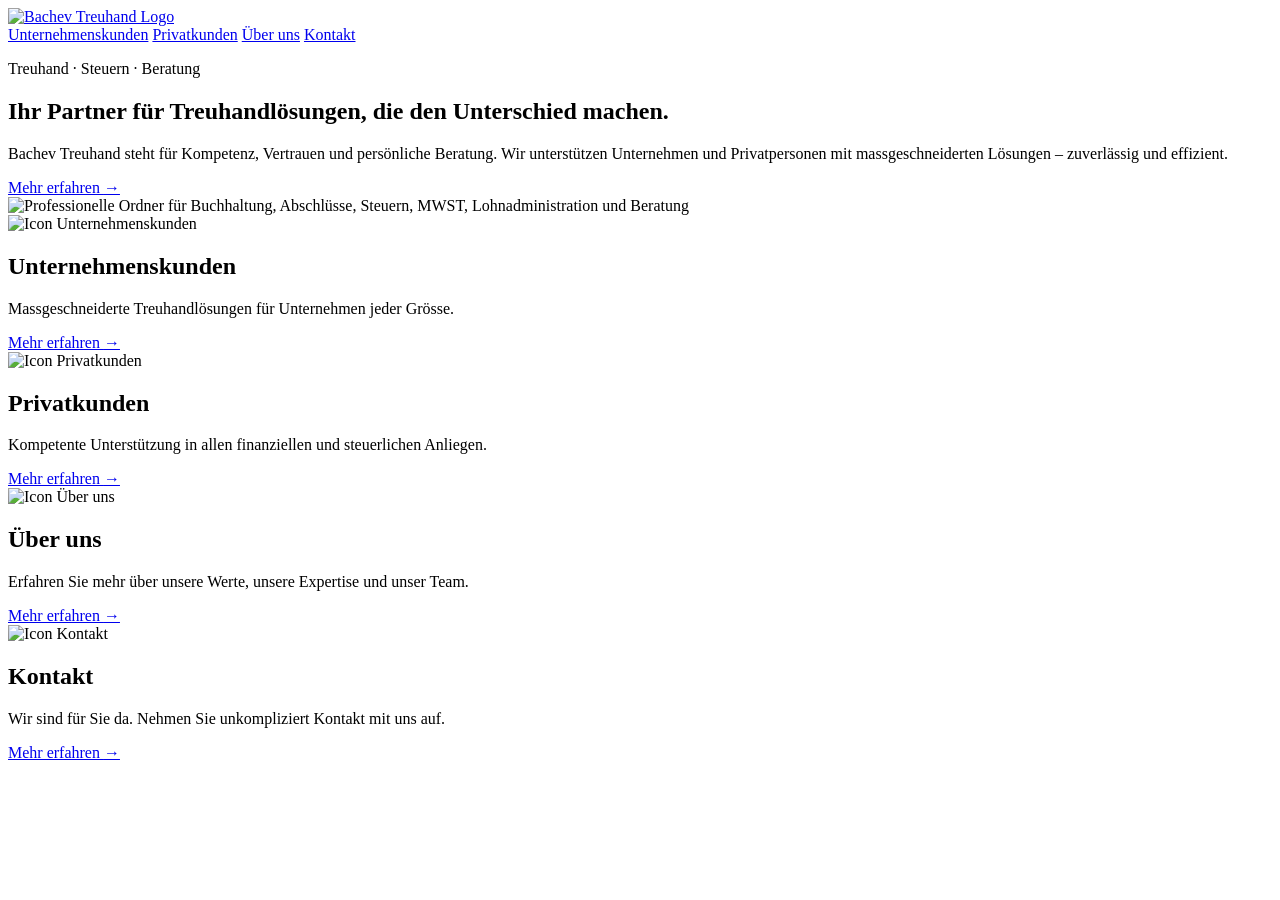
==== index.html @ a5f2a7a1 "Add files via upload" ====
<!doctype html>
<html lang="de">
<head>
  <meta charset="utf-8" />
  <meta name="viewport" content="width=device-width, initial-scale=1" />
  <title>Bachev Treuhand</title>
  <meta name="description" content="Bachev Treuhand – Ihr Partner für professionelle Treuhandlösungen für Unternehmen und Privatkunden." />
  <link rel="preconnect" href="https://fonts.googleapis.com">
  <link rel="preconnect" href="https://fonts.gstatic.com" crossorigin>
  <link href="https://fonts.googleapis.com/css2?family=Inter:wght@400;500;600;700&family=Playfair+Display:wght@600;700&display=swap" rel="stylesheet">
  <link rel="stylesheet" href="styles.css" />
</head>
<body>
  <header class="site-header">
    <a class="brand" href="#" aria-label="Bachev Treuhand Startseite">
      <img src="assets/logo.jpg" alt="Bachev Treuhand Logo" />
    </a>

    <nav class="main-nav" aria-label="Hauptnavigation">
      <a href="#unternehmenskunden">Unternehmenskunden</a>
      <a href="#privatkunden">Privatkunden</a>
      <a href="#ueber-uns">Über uns</a>
      <a href="#kontakt">Kontakt</a>
    </nav>
  </header>

  <main>
    <section class="hero">
      <div class="hero-copy">
        <p class="eyebrow">Treuhand · Steuern · Beratung</p>
        <h1>Ihr Partner für Treuhandlösungen, die den Unterschied machen.</h1>
        <p class="lead">Bachev Treuhand steht für Kompetenz, Vertrauen und persönliche Beratung. Wir unterstützen Unternehmen und Privatpersonen mit massgeschneiderten Lösungen – zuverlässig und effizient.</p>
        <a class="button" href="#kontakt">Mehr erfahren <span aria-hidden="true">→</span></a>
      </div>
      <div class="hero-image" aria-label="Ordner mit Treuhand-Dienstleistungen">
        <img src="assets/hero-ordner.jpg" alt="Professionelle Ordner für Buchhaltung, Abschlüsse, Steuern, MWST, Lohnadministration und Beratung" />
      </div>
    </section>

    <section class="service-grid" aria-label="Leistungsbereiche">
      <article class="service-card" id="unternehmenskunden">
        <img src="assets/icon-unternehmenskunden.jpg" alt="Icon Unternehmenskunden" />
        <div>
          <h2>Unternehmenskunden</h2>
          <p>Massgeschneiderte Treuhandlösungen für Unternehmen jeder Grösse.</p>
          <a href="#kontakt">Mehr erfahren <span aria-hidden="true">→</span></a>
        </div>
      </article>

      <article class="service-card" id="privatkunden">
        <img src="assets/icon-privatkunden.jpg" alt="Icon Privatkunden" />
        <div>
          <h2>Privatkunden</h2>
          <p>Kompetente Unterstützung in allen finanziellen und steuerlichen Anliegen.</p>
          <a href="#kontakt">Mehr erfahren <span aria-hidden="true">→</span></a>
        </div>
      </article>

      <article class="service-card" id="ueber-uns">
        <img src="assets/icon-ueber-uns.jpg" alt="Icon Über uns" />
        <div>
          <h2>Über uns</h2>
          <p>Erfahren Sie mehr über unsere Werte, unsere Expertise und unser Team.</p>
          <a href="#kontakt">Mehr erfahren <span aria-hidden="true">→</span></a>
        </div>
      </article>

      <article class="service-card" id="kontakt">
        <img src="assets/icon-kontakt.jpg" alt="Icon Kontakt" />
        <div>
          <h2>Kontakt</h2>
          <p>Wir sind für Sie da. Nehmen Sie unkompliziert Kontakt mit uns auf.</p>
          <a href="mailto:info@bachev-treuhand.ch">Mehr erfahren <span aria-hidden="true">→</span></a>
        </div>
      </article>
    </section>
  </main>
</body>
</html>
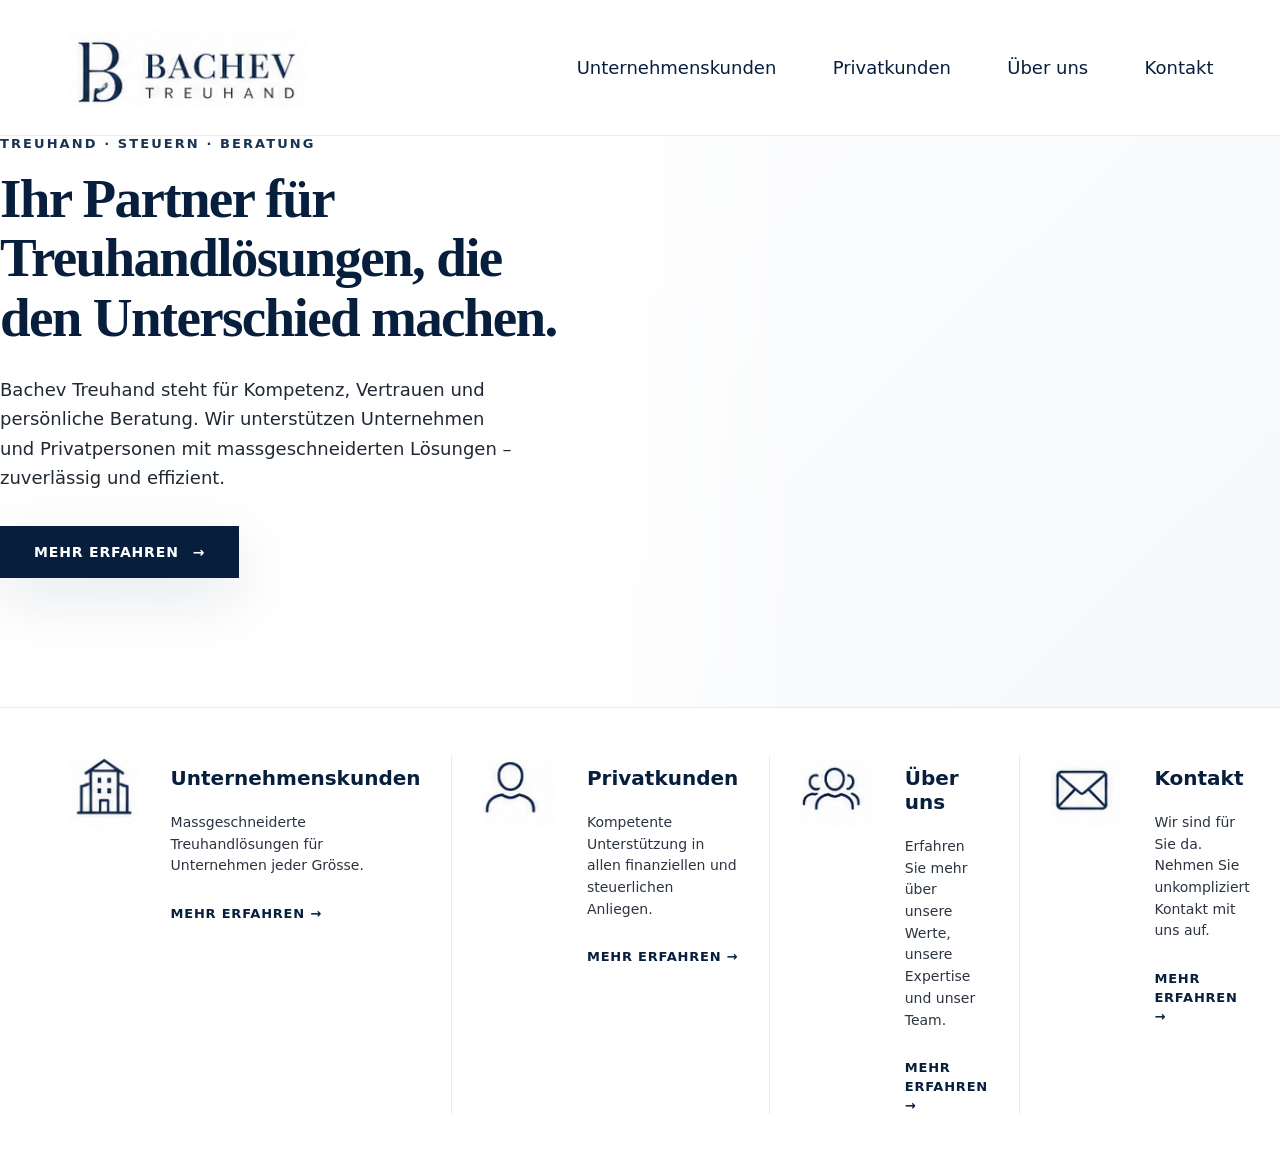
==== commit 21a945d3: "Update index.html" ====
--- a/index.html
+++ b/index.html
@@ -25,17 +25,20 @@
   </header>
 
   <main>
-    <section class="hero">
-      <div class="hero-copy">
-        <p class="eyebrow">Treuhand · Steuern · Beratung</p>
-        <h1>Ihr Partner für Treuhandlösungen, die den Unterschied machen.</h1>
-        <p class="lead">Bachev Treuhand steht für Kompetenz, Vertrauen und persönliche Beratung. Wir unterstützen Unternehmen und Privatpersonen mit massgeschneiderten Lösungen – zuverlässig und effizient.</p>
-        <a class="button" href="#kontakt">Mehr erfahren <span aria-hidden="true">→</span></a>
-      </div>
-      <div class="hero-image" aria-label="Ordner mit Treuhand-Dienstleistungen">
-        <img src="assets/hero-ordner.jpg" alt="Professionelle Ordner für Buchhaltung, Abschlüsse, Steuern, MWST, Lohnadministration und Beratung" />
-      </div>
-    </section>
+  <section class="hero">
+  <div class="hero-company">
+    <p class="eyebrow">Treuhand · Steuern · Beratung</p>
+    <h1>Ihr Partner für Treuhandlösungen, die den Unterschied machen.</h1>
+    <p class="lead">
+      Bachev Treuhand steht für Kompetenz, Vertrauen und persönliche Beratung.
+      Wir unterstützen Unternehmen und Privatpersonen mit massgeschneiderten Lösungen –
+      zuverlässig und effizient.
+    </p>
+    <a class="button" href="#kontakt">
+      Mehr erfahren <span aria-hidden="true">→</span>
+    </a>
+  </div>
+</section>
 
     <section class="service-grid" aria-label="Leistungsbereiche">
       <article class="service-card" id="unternehmenskunden">
--- a/styles.css
+++ b/styles.css
@@ -0,0 +1,268 @@
+:root {
+  --ink: #071f3d;
+  --ink-soft: #183452;
+  --text: #111827;
+  --muted: #5c6672;
+  --line: #e7ebf0;
+  --paper: #ffffff;
+  --paper-soft: #f7f9fb;
+  --shadow: 0 20px 60px rgba(7, 31, 61, 0.10);
+}
+
+* {
+  box-sizing: border-box;
+}
+
+html {
+  scroll-behavior: smooth;
+}
+
+body {
+  margin: 0;
+  color: var(--text);
+  background: var(--paper);
+  font-family: Inter, system-ui, -apple-system, BlinkMacSystemFont, "Segoe UI", sans-serif;
+}
+
+.site-header {
+  height: 136px;
+  display: flex;
+  align-items: center;
+  justify-content: space-between;
+  gap: 48px;
+  padding: 0 clamp(28px, 5.2vw, 86px);
+  background: rgba(255, 255, 255, 0.96);
+  border-bottom: 1px solid var(--line);
+  position: sticky;
+  top: 0;
+  z-index: 10;
+  backdrop-filter: blur(16px);
+}
+
+.brand img {
+  width: 242px;
+  height: auto;
+  display: block;
+}
+
+.main-nav {
+  display: flex;
+  align-items: center;
+  gap: clamp(28px, 4.4vw, 72px);
+  font-size: 18px;
+  font-weight: 500;
+}
+
+.main-nav a {
+  color: var(--ink);
+  text-decoration: none;
+  transition: color 180ms ease, transform 180ms ease;
+}
+
+.main-nav a:hover {
+  color: #315982;
+  transform: translateY(-1px);
+}
+
+.hero {
+  min-height: 572px;
+  display: grid;
+  grid-template-columns: 52% 48%;
+  border-bottom: 1px solid var(--line);
+  overflow: hidden;
+  background:
+    linear-gradient(90deg, rgba(255,255,255,0.96) 0%, rgba(255,255,255,0.88) 48%, rgba(255,255,255,0) 63%),
+    linear-gradient(135deg, #ffffff 0%, #f6f8fb 100%);
+}
+
+.hero-copy {
+  padding: clamp(70px, 8vw, 104px) clamp(32px, 6vw, 86px);
+  display: flex;
+  flex-direction: column;
+  justify-content: center;
+  align-items: flex-start;
+}
+
+.eyebrow {
+  margin: 0 0 18px;
+  color: var(--ink-soft);
+  font-size: 13px;
+  font-weight: 700;
+  letter-spacing: 0.16em;
+  text-transform: uppercase;
+}
+
+h1 {
+  margin: 0;
+  max-width: 560px;
+  color: var(--ink);
+  font-family: "Playfair Display", Georgia, serif;
+  font-size: clamp(42px, 4.3vw, 62px);
+  line-height: 1.08;
+  letter-spacing: -0.03em;
+}
+
+.lead {
+  margin: 28px 0 34px;
+  max-width: 520px;
+  color: #202833;
+  font-size: 18px;
+  line-height: 1.62;
+}
+
+.button {
+  display: inline-flex;
+  align-items: center;
+  gap: 14px;
+  padding: 18px 34px;
+  min-width: 220px;
+  justify-content: center;
+  background: var(--ink);
+  color: white;
+  text-decoration: none;
+  text-transform: uppercase;
+  letter-spacing: 0.06em;
+  font-size: 14px;
+  font-weight: 800;
+  box-shadow: var(--shadow);
+  transition: transform 180ms ease, background 180ms ease;
+}
+
+.button:hover {
+  transform: translateY(-2px);
+  background: #0e2d51;
+}
+
+.hero-image {
+  min-height: 572px;
+}
+
+.hero-image img {
+  width: 100%;
+  height: 100%;
+  display: block;
+  object-fit: cover;
+}
+
+.service-grid {
+  display: grid;
+  grid-template-columns: repeat(4, 1fr);
+  padding: 48px clamp(28px, 5.2vw, 86px) 56px;
+  background: var(--paper);
+}
+
+.service-card {
+  display: grid;
+  grid-template-columns: 78px 1fr;
+  gap: 26px;
+  min-height: 150px;
+  padding: 0 clamp(22px, 2.4vw, 38px);
+  border-right: 1px solid var(--line);
+}
+
+.service-card:first-child {
+  padding-left: 0;
+}
+
+.service-card:last-child {
+  border-right: 0;
+  padding-right: 0;
+}
+
+.service-card img {
+  width: 72px;
+  height: 72px;
+  object-fit: contain;
+  margin-top: 2px;
+}
+
+.service-card h2 {
+  margin: 10px 0 22px;
+  color: var(--ink);
+  font-size: 20px;
+  font-weight: 600;
+}
+
+.service-card p {
+  min-height: 46px;
+  margin: 0 0 26px;
+  color: #2b3440;
+  font-size: 14px;
+  line-height: 1.55;
+}
+
+.service-card a {
+  color: var(--ink);
+  text-decoration: none;
+  text-transform: uppercase;
+  letter-spacing: 0.06em;
+  font-size: 13px;
+  font-weight: 800;
+}
+
+.service-card a:hover {
+  text-decoration: underline;
+}
+
+@media (max-width: 1000px) {
+  .site-header {
+    height: auto;
+    padding-top: 24px;
+    padding-bottom: 24px;
+    flex-direction: column;
+    align-items: flex-start;
+  }
+
+  .main-nav {
+    width: 100%;
+    flex-wrap: wrap;
+    gap: 18px 28px;
+  }
+
+  .hero {
+    grid-template-columns: 1fr;
+  }
+
+  .hero-image {
+    min-height: 380px;
+  }
+
+  .service-grid {
+    grid-template-columns: repeat(2, 1fr);
+    gap: 36px 0;
+  }
+
+  .service-card:nth-child(2) {
+    border-right: 0;
+  }
+}
+
+@media (max-width: 640px) {
+  .brand img {
+    width: 210px;
+  }
+
+  .main-nav {
+    font-size: 16px;
+  }
+
+  .hero-copy {
+    padding-top: 56px;
+    padding-bottom: 56px;
+  }
+
+  .service-grid {
+    grid-template-columns: 1fr;
+    padding-top: 36px;
+  }
+
+  .service-card {
+    border-right: 0;
+    border-bottom: 1px solid var(--line);
+    padding: 0 0 30px;
+  }
+
+  .service-card:last-child {
+    border-bottom: 0;
+  }
+}
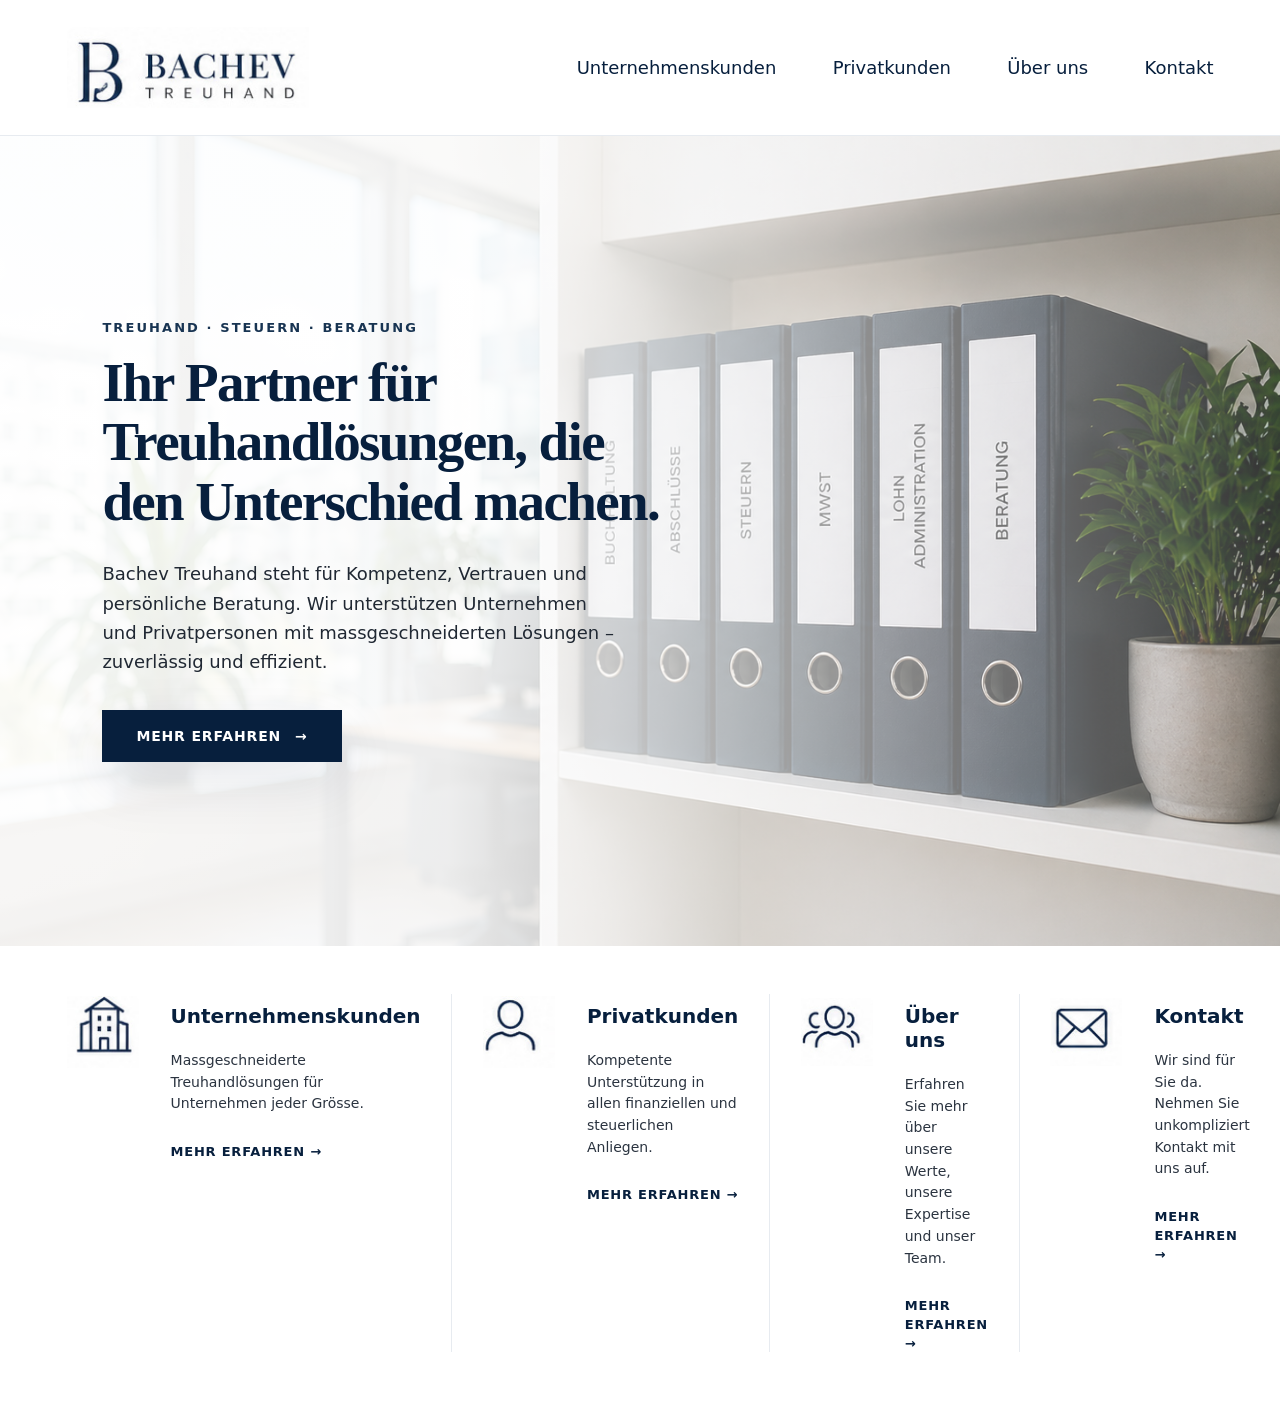
==== commit c1d9ee01: "Update index.html" ====
--- a/index.html
+++ b/index.html
@@ -25,7 +25,7 @@
   </header>
 
   <main>
-  <section class="hero">
+ <section class="hero">
   <div class="hero-company">
     <p class="eyebrow">Treuhand · Steuern · Beratung</p>
     <h1>Ihr Partner für Treuhandlösungen, die den Unterschied machen.</h1>
--- a/styles.css
+++ b/styles.css
@@ -65,14 +65,21 @@
 }
 
 .hero {
-  min-height: 572px;
-  display: grid;
-  grid-template-columns: 52% 48%;
-  border-bottom: 1px solid var(--line);
-  overflow: hidden;
-  background:
-    linear-gradient(90deg, rgba(255,255,255,0.96) 0%, rgba(255,255,255,0.88) 48%, rgba(255,255,255,0) 63%),
-    linear-gradient(135deg, #ffffff 0%, #f6f8fb 100%);
+  position: relative;
+  min-height: 90vh;
+  display: flex;
+  align-items: center;
+  padding: 80px 8%;
+
+  background: 
+    linear-gradient(to right, rgba(255,255,255,0.92) 35%, rgba(255,255,255,0.2)),
+    url("assets/hero-ordner.jpg") no-repeat center right/cover;
+};
+}
+
+.hero-company {
+  max-width: 550px;
+  z-index: 2;
 }
 
 .hero-copy {
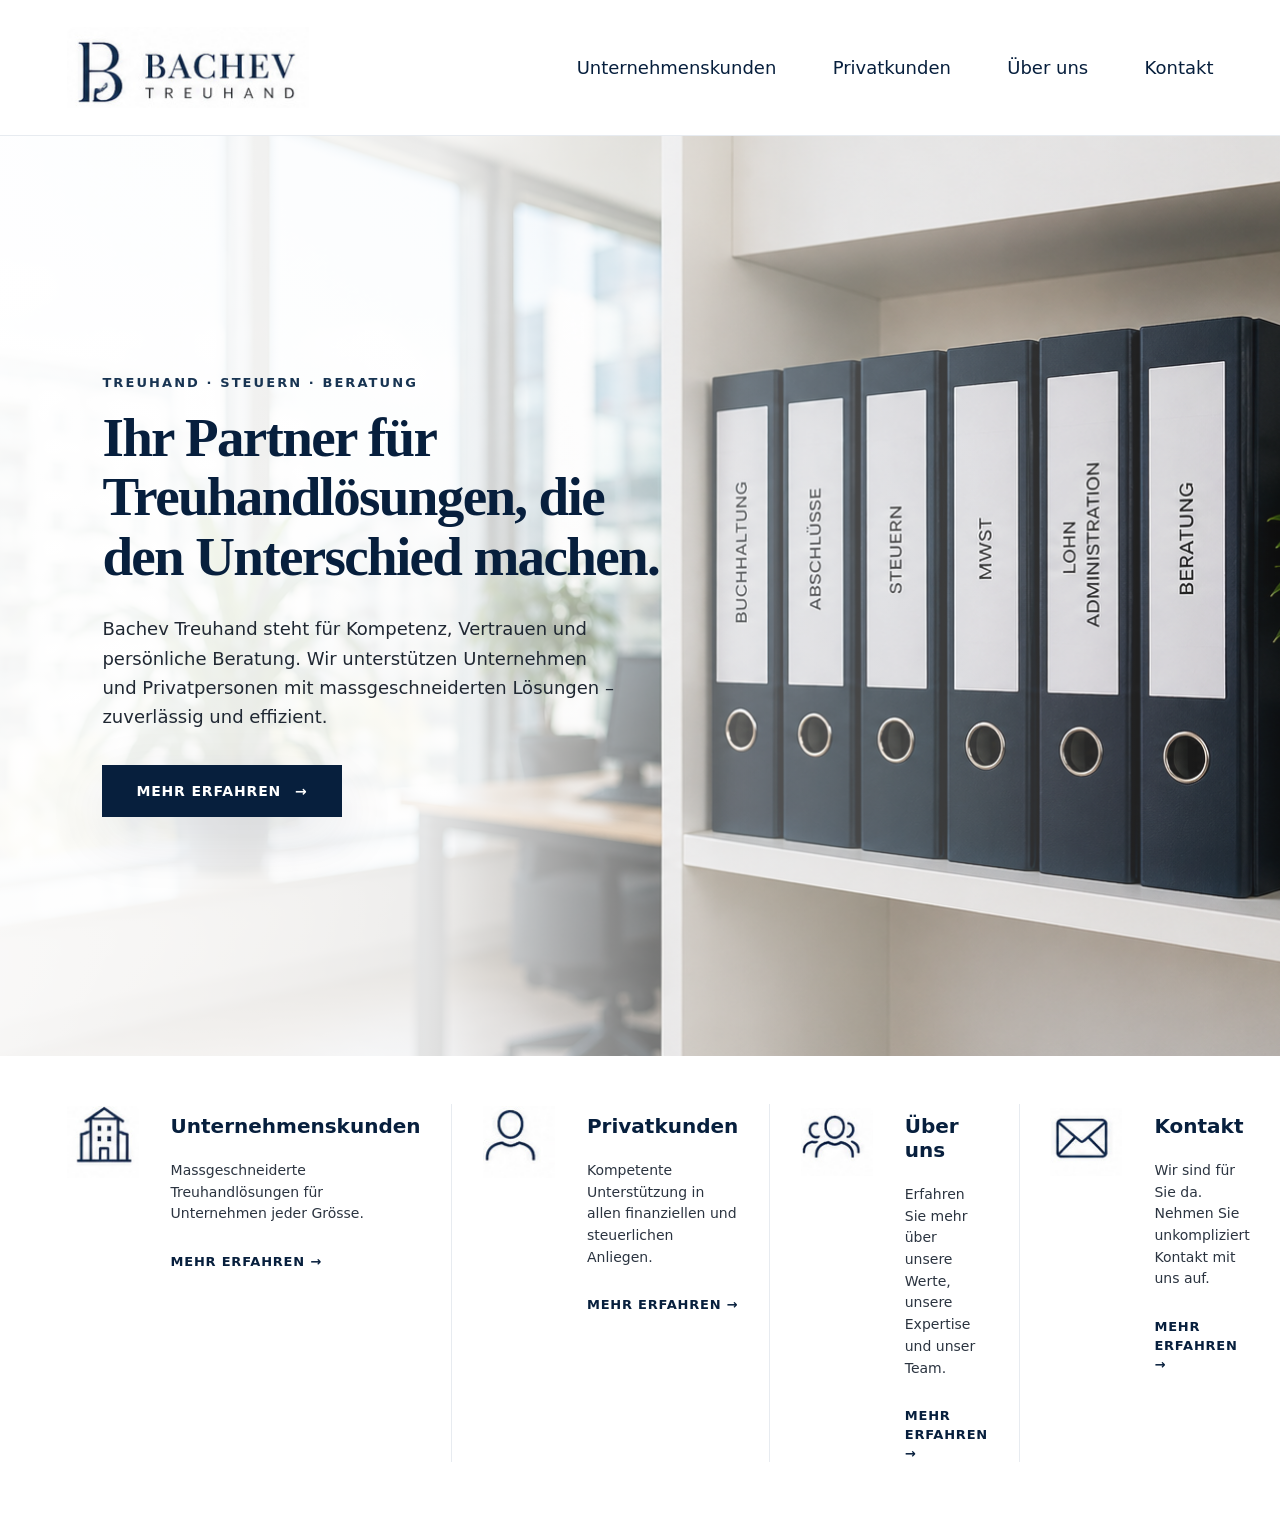
==== commit 52ce4f98: "Update index.html" ====
--- a/index.html
+++ b/index.html
@@ -17,7 +17,7 @@
     </a>
 
     <nav class="main-nav" aria-label="Hauptnavigation">
-      <a href="#unternehmenskunden">Unternehmenskunden</a>
+      <a href="#dienstleitungen.html">Unternehmenskunden</a>
       <a href="#privatkunden">Privatkunden</a>
       <a href="#ueber-uns">Über uns</a>
       <a href="#kontakt">Kontakt</a>
@@ -46,7 +46,7 @@
         <div>
           <h2>Unternehmenskunden</h2>
           <p>Massgeschneiderte Treuhandlösungen für Unternehmen jeder Grösse.</p>
-          <a href="#kontakt">Mehr erfahren <span aria-hidden="true">→</span></a>
+          <a href="#dienstleistungen.html">Mehr erfahren <span aria-hidden="true">→</span></a>
         </div>
       </article>
 
--- a/styles.css
+++ b/styles.css
@@ -66,24 +66,29 @@
 
 .hero {
   position: relative;
-  min-height: 90vh;
-  display: flex;
-  align-items: center;
-  padding: 80px 8%;
-
-  background: 
-    linear-gradient(to right, rgba(255,255,255,0.92) 35%, rgba(255,255,255,0.2)),
-    url("assets/hero-ordner.jpg") no-repeat center right/cover;
-};
+  min-height: 920px;
+  height: 95vh;
+  max-height: 1020px;
+
+  display: flex;
+  align-items: center;
+  padding: 70px 8%;
+
+  background:
+    linear-gradient(to right, rgba(255,255,255,0.94) 0%, rgba(255,255,255,0.88) 34%, rgba(255,255,255,0.35) 56%, rgba(255,255,255,0.05) 100%),
+    url("assets/hero-ordner.jpg") no-repeat center center;
+
+  background-size: cover;
 }
 
 .hero-company {
-  max-width: 550px;
+  max-width: 1020px;
+  position: relative;
   z-index: 2;
 }
 
 .hero-copy {
-  padding: clamp(70px, 8vw, 104px) clamp(32px, 6vw, 86px);
+  padding: clamp(80px, 8vw, 104px) clamp(32px, 6vw, 86px);
   display: flex;
   flex-direction: column;
   justify-content: center;
